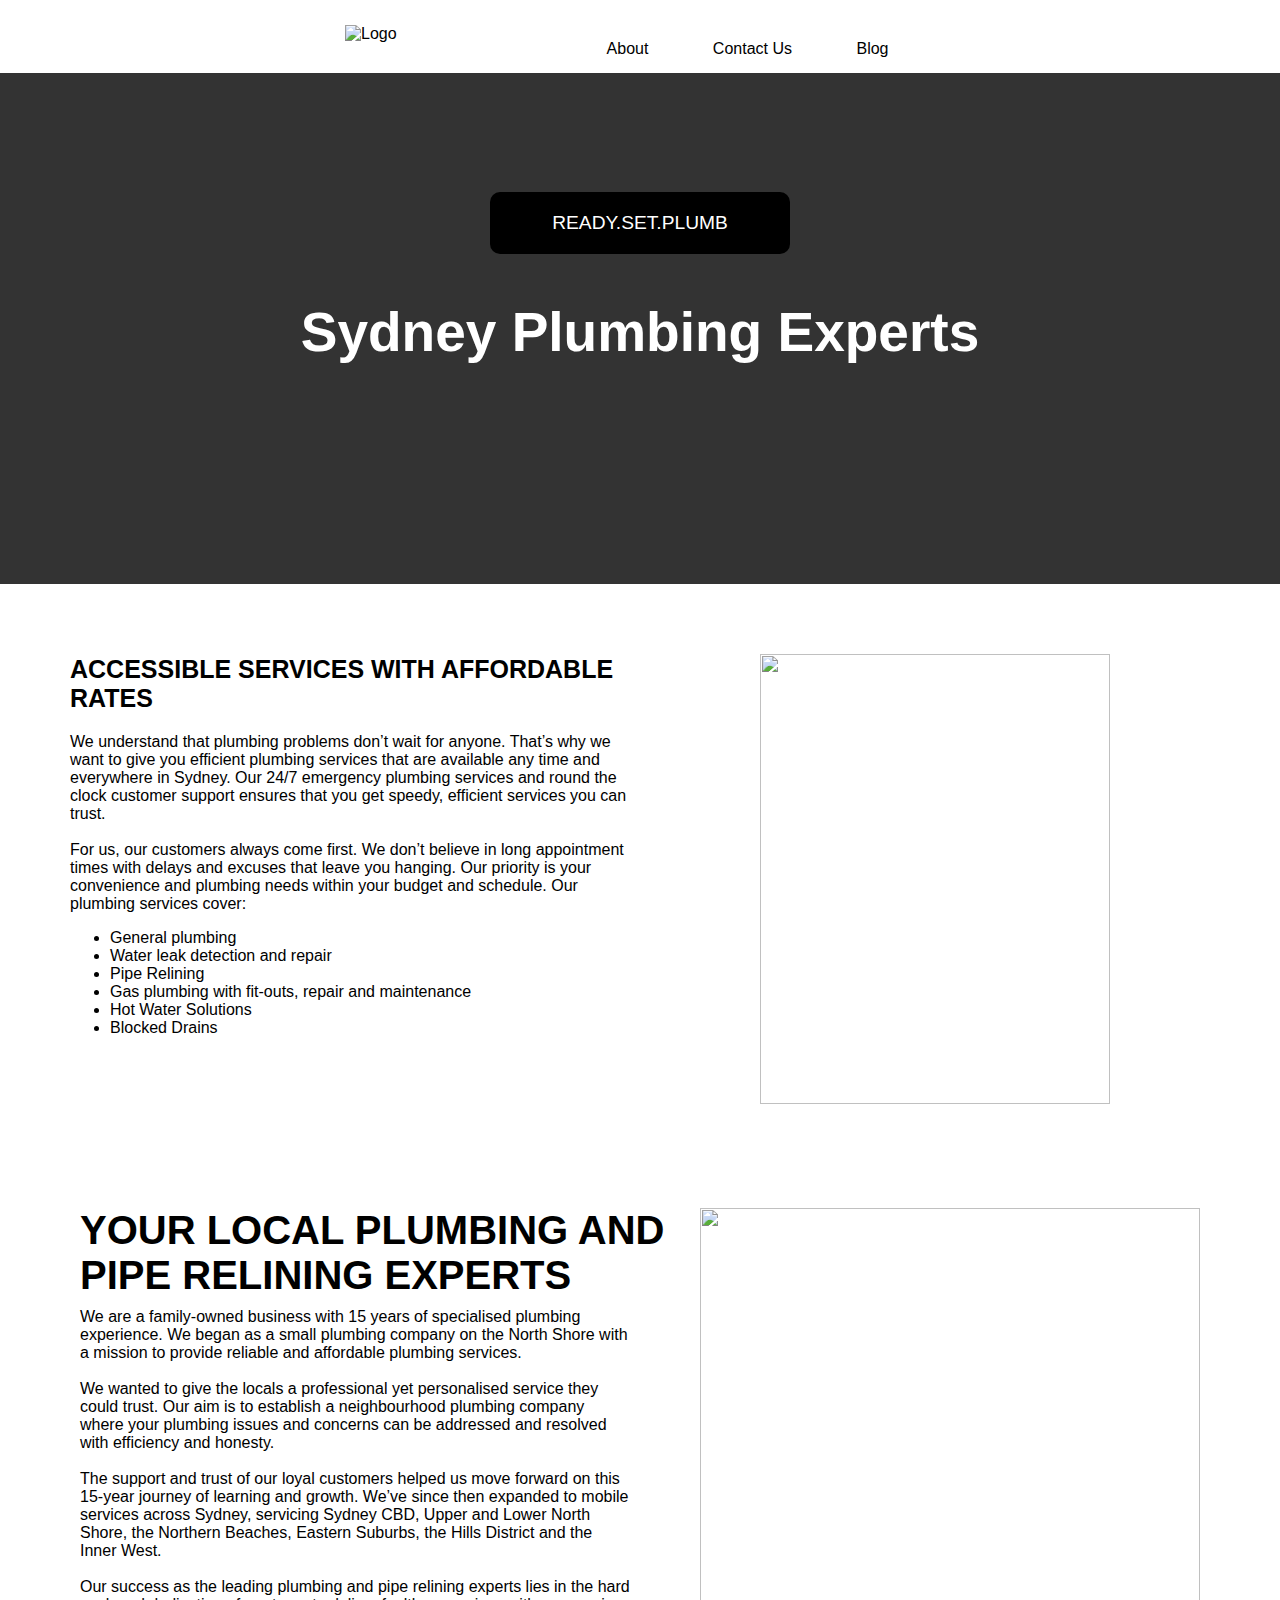
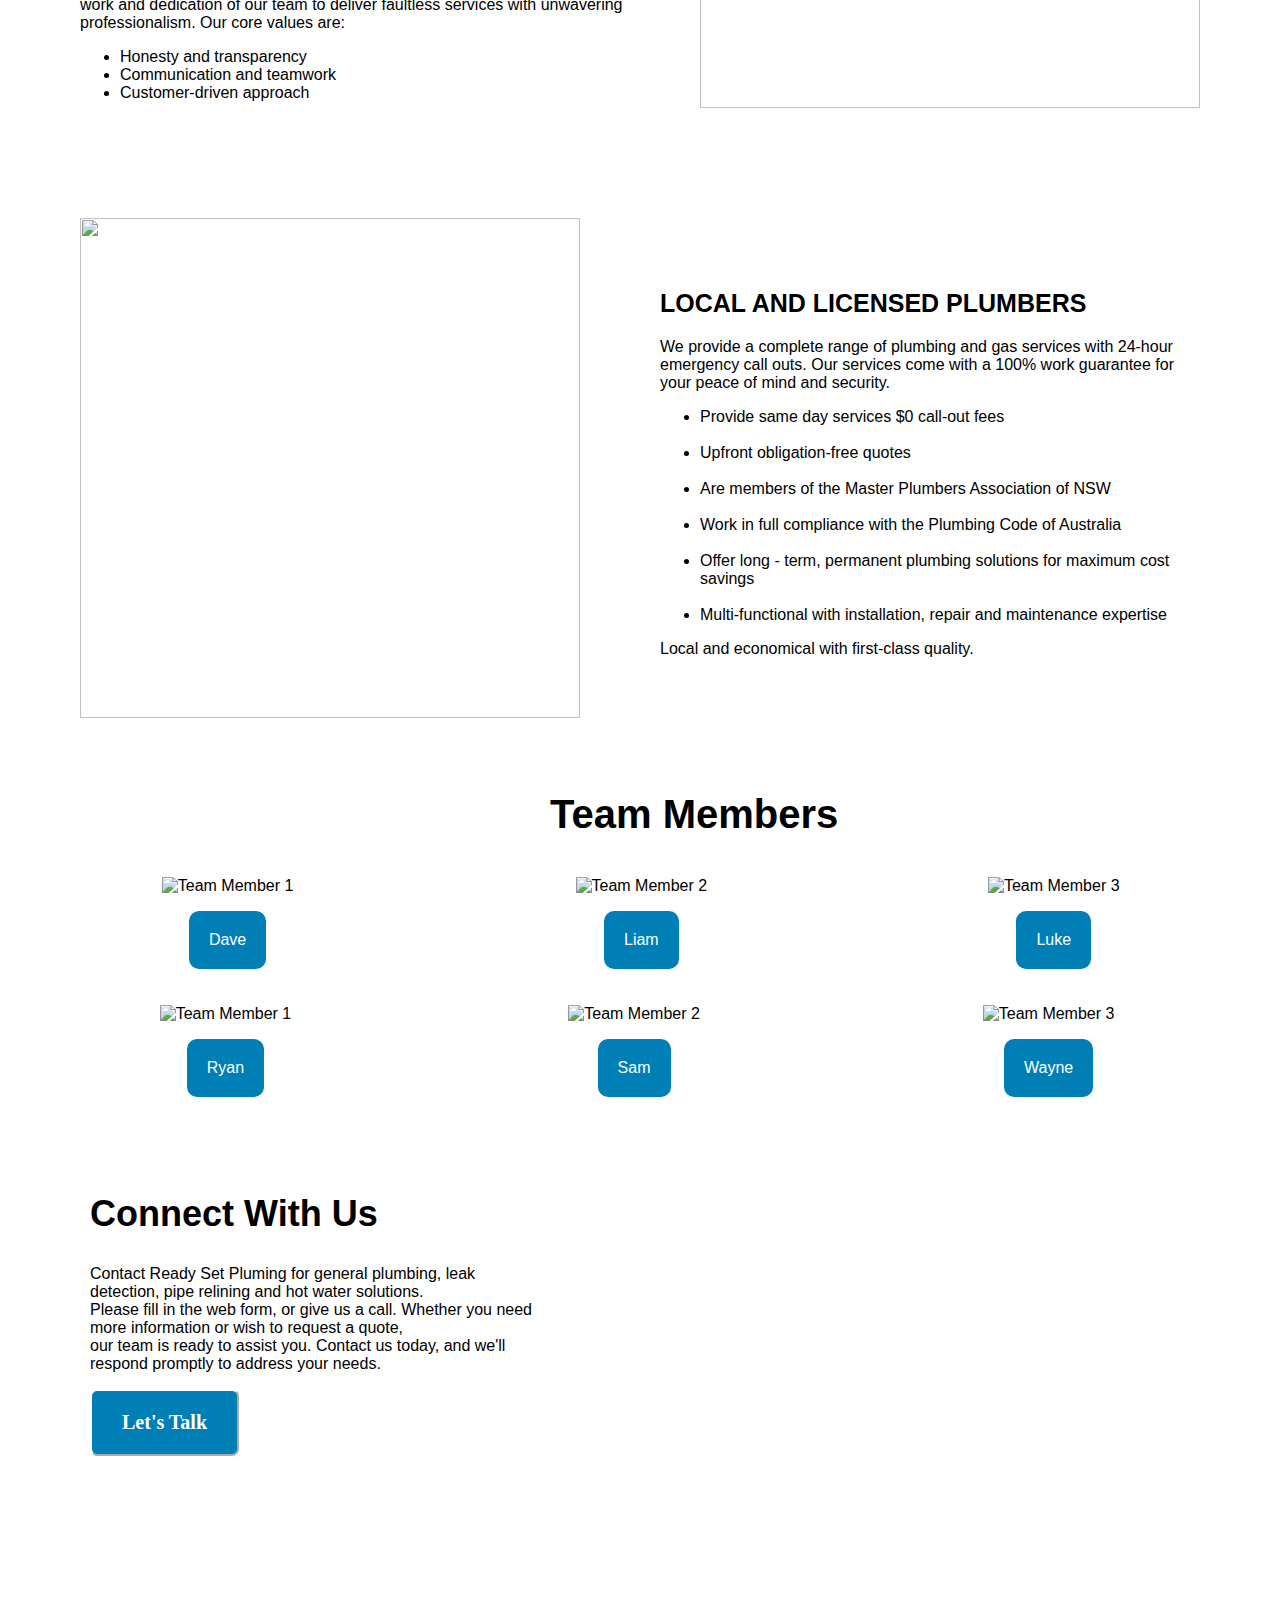
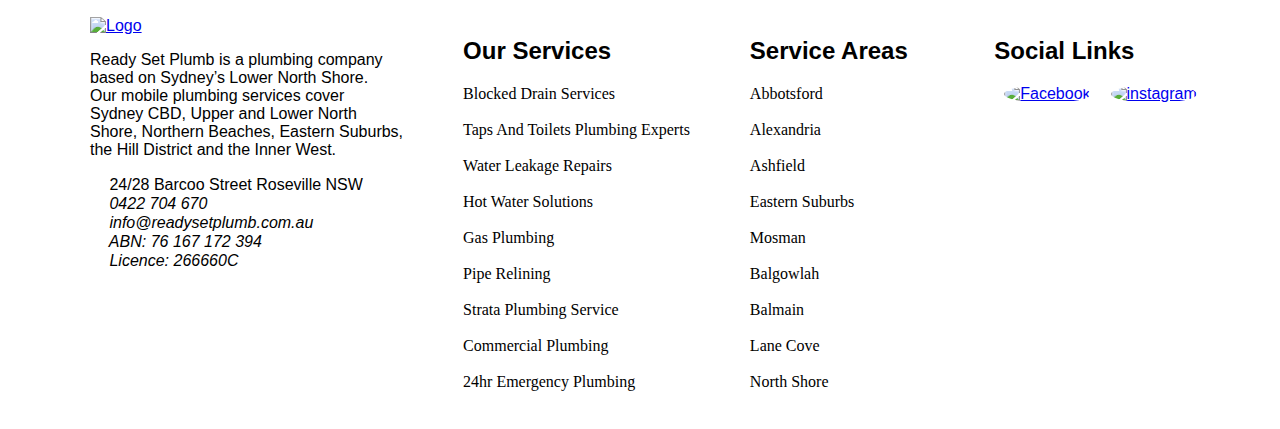
==== about.html @ e1ebbcae "Add files via upload" ====
<!DOCTYPE html>
<html lang="en">

<head>
    <meta charset="UTF-8">
    <meta name="viewport" content="width=device-width, initial-scale=1.0">
    <link rel="stylesheet" type="text/css" href="style.css">
    <link rel="icon" href="assets/Screenshot 2024-03-21 064814.png" type="image/x-icon">
    <title>About Us - Ready Set Plumb</title>
    <meta property="og:locale" content="en_US" />
    <meta property="og:type" content="article" />
    <meta property="og:title" content="Sydney Plumbing Experts" />
    <meta property="og:description"
        content="15 years of quality plumbing services with cost economical and long term plumbing solutions." />
    <meta property="og:url" content="https://www.readysetplumb.com.au/about-us/" />
    <meta property="og:site_name" content="Ready Set Plumb" />
    <meta property="article:publisher" content="https://www.facebook.com/Ready-Set-Plumb-Pty-Ltd-1415105598735089/" />
    <meta property="og:updated_time" content="2023-06-27T03:08:51+00:00" />
    <meta property="og:image" content="https://www.readysetplumb.com.au/wp-content/uploads/Team-member-01.jpg" />
    <meta property="og:image:secure_url"
        content="https://www.readysetplumb.com.au/wp-content/uploads/Team-member-01.jpg" />
    <meta property="og:image:width" content="675" />
    <meta property="og:image:height" content="900" />
    <meta property="og:image:alt" content="ReadysetPlumb Team member" />
    <meta property="og:image:type" content="image/jpeg" />
    <meta name="twitter:card" content="summary_large_image" />
    <meta name="twitter:title" content="Sydney Plumbing Experts" />
    <meta name="twitter:description"
        content="15 years of quality plumbing services with cost economical and long term plumbing solutions." />
    <meta name="twitter:image" content="https://www.readysetplumb.com.au/wp-content/uploads/Team-member-01.jpg" />
    <script type="application/ld+json"
        class="rank-math-schema">{"@context":"https://schema.org","@graph":[{"@type":"Place","@id":"https://www.readysetplumb.com.au/#place","geo":{"@type":"GeoCoordinates","latitude":"-33.8164086","longitude":"151.1760373"},"hasMap":"https://www.google.com/maps/search/?api=1&amp;query=-33.8164086,151.1760373"},{"@type":"Organization","@id":"https://www.readysetplumb.com.au/#organization","name":"Ready Set Plumb","url":"https://www.readysetplumb.com.au/","sameAs":["https://www.facebook.com/Ready-Set-Plumb-Pty-Ltd-1415105598735089/"],"email":"info@readysetplumb.com.au","logo":{"@type":"ImageObject","@id":"https://www.readysetplumb.com.au/#logo","url":"https://www.readysetplumb.com.au/wp-content/uploads/rsp-logo-cmyk.jpg","contentUrl":"https://www.readysetplumb.com.au/wp-content/uploads/rsp-logo-cmyk.jpg","caption":"Ready Set Plumb","inLanguage":"en-US","width":"1440","height":"652"},"contactPoint":[{"@type":"ContactPoint","telephone":"0422704670","contactType":"customer support"}],"location":{"@id":"https://www.readysetplumb.com.au/#place"}},{"@type":"WebSite","@id":"https://www.readysetplumb.com.au/#website","url":"https://www.readysetplumb.com.au","name":"Ready Set Plumb","publisher":{"@id":"https://www.readysetplumb.com.au/#organization"},"inLanguage":"en-US"},{"@type":"ImageObject","@id":"https://www.readysetplumb.com.au/wp-content/uploads/Team-member-01.jpg","url":"https://www.readysetplumb.com.au/wp-content/uploads/Team-member-01.jpg","width":"200","height":"200","inLanguage":"en-US"},{"@type":"AboutPage","@id":"https://www.readysetplumb.com.au/about-us/#webpage","url":"https://www.readysetplumb.com.au/about-us/","name":"Sydney Plumbing Experts","datePublished":"2021-12-30T08:17:09+00:00","dateModified":"2023-06-27T03:08:51+00:00","isPartOf":{"@id":"https://www.readysetplumb.com.au/#website"},"primaryImageOfPage":{"@id":"https://www.readysetplumb.com.au/wp-content/uploads/Team-member-01.jpg"},"inLanguage":"en-US"}]}</script>

</head>

<body>
    <div class="row">
        <header>
            <div class="r1">
                <div class="col-md-6">
                    <nav>
                        <a class="logo" href="home.html">
                            <img src="assets/Logo-Header-1.webp" alt="Logo" width="150" height="70">
                        </a>
                    </nav>
                </div>
            </div>
            <div class="r2">
                <div class="col-md-6">
                    <nav>
                        <a href="about.html">About</a>
                        <a href="contact.html">Contact Us</a>
                        <a href="blog.html">Blog</a>
                    </nav>
                </div>
            </div>
        </header>
    </div>

    <section class="hero-section2">
        <div class="hero-content">
            <p class="READYSETPLUMB">READY.SET.PLUMB</p>
            <h2>Sydney Plumbing Experts</h2>
    </section>

    <section class="mot">
        <div class="col-md-6">
            <div class="mot1">
                <h2 class="we">
                    ACCESSIBLE SERVICES WITH AFFORDABLE RATES
                </h2>
                <p>
                    We understand that plumbing problems don’t wait for anyone. That’s why we want to give you efficient
                    plumbing services that are available any time and everywhere in Sydney. Our 24/7 emergency plumbing
                    services and round the clock customer support ensures that you get speedy, efficient services you
                    can trust.
                    <br><br>
                    For us, our customers always come first. We don’t believe in long appointment times with delays and
                    excuses that leave you hanging. Our priority is your convenience and plumbing needs within your
                    budget and schedule. Our plumbing services cover:


                </p>
                <ul>
                    <li>General plumbing
                    </li>
                    <li>Water leak detection and repair
                    </li>
                    <li>Pipe Relining
                    </li>
                    <li>Gas plumbing with fit-outs, repair and maintenance
                    </li>
                    <li>Hot Water Solutions
                    </li>
                    <li>Blocked Drains
                    </li>
                </ul>
            </div>
        </div>
        <div class="col-md-6">
            <div class="mot2">
                <img class="construction" src="assets/Commercial-page-2--rotated.jpg" alt="" height="450px"
                    width="350px">
            </div>
        </div>
    </section>


    <section class="ourpipe1">
        <h2 class="Relining">
            YOUR LOCAL PLUMBING AND <br> PIPE RELINING EXPERTS</h2>

        <div class="ourpipe">
            <div class="col-md-6">
                <div class="services">
                    We are a family-owned business with 15 years of specialised plumbing experience. We began as a small
                    plumbing company on the North Shore with a mission to provide reliable and affordable plumbing
                    services.
                    <br><br>
                    We wanted to give the locals a professional yet personalised service they could trust. Our aim is to
                    establish a neighbourhood plumbing company where your plumbing issues and concerns can be addressed
                    and resolved with efficiency and honesty.
                    <br><br>
                    The support and trust of our loyal customers helped us move forward on this 15-year journey of
                    learning and growth. We’ve since then expanded to mobile services across Sydney, servicing Sydney
                    CBD, Upper and Lower North Shore, the Northern Beaches, Eastern Suburbs, the Hills District and the
                    Inner West.
                    <br><br>
                    Our success as the leading plumbing and pipe relining experts lies in the hard work and dedication
                    of our team to deliver faultless services with unwavering professionalism. Our core values are:
                    <ul>
                        <li>Honesty and transparency
                        </li>
                        <li>Communication and teamwork
                        </li>
                        <li>Customer-driven approach
                        </li>
                    </ul>

                </div>
            </div>
            <div class="col-md-6">

                <img class="about_image" src="assets/Ready-Set-Reline-Image-03-768x1024.jpg" height="500px"
                    width="500px" alt="">


            </div>
        </div>
    </section>

    <section class="ourpipe1">
        <div class="ourpipe">
            <div class="col-md-6">
                <div class="pipeimage">
                    <img class="about_image1" src="assets/Ready-Set-Reline-pipe-patching-768x1024.jpg" height="500px"
                        width="500px" alt="">
                </div>
            </div>
            <div class="col-md-6">
                <div class="services2">
                    <h2 class="we">LOCAL AND LICENSED PLUMBERS</h2>
                    <p>
                        We provide a complete range of plumbing and gas services with 24-hour emergency call outs. Our
                        services come with a 100% work guarantee for your peace of mind and security.
                    </p>
                    <ul>
                        <li>Provide same day services $0 call-out fees
                        </li><br>
                        <li>Upfront obligation-free quotes
                        </li><br>
                        <li>Are members of the Master Plumbers Association of NSW
                        </li><br>
                        <li>Work in full compliance with the Plumbing Code of Australia
                        </li><br>
                        <li>Offer long - term, permanent plumbing solutions for maximum cost savings
                        </li><br>
                        <li>Multi-functional with installation, repair and maintenance expertise
                        </li>
                    </ul>
                    Local and economical with first-class quality.


                </div>
            </div>

        </div>
    </section>



    <section>
        <h2 class="ourteam">Team Members</h2>
    </section>



    <div class="team-container">
        <div class="team-member">
            <img src="assets/Dave-scaled.jpg" alt="Team Member 1">
            <p class="member">Dave</p>
        </div>

        <div class="team-member">
            <img src="assets/Liam-2-1-1536x1146.jpg" alt="Team Member 2">
            <p class="member">Liam</p>
        </div>

        <div class="team-member">
            <img src="assets/Luke-Photo.jpg" alt="Team Member 3">
            <p class="member">Luke</p>
        </div>
    </div>
    <div class="team-container">
        <div class="team-member">
            <img src="assets/Ryan-Photo.jpg" alt="Team Member 1">
            <p class="member">Ryan</p>
        </div>

        <div class="team-member">
            <img src="assets/Sam-Photo.jpg" alt="Team Member 2">
            <p class="member">Sam</p>
        </div>

        <div class="team-member">
            <img src="assets/Wayne-Photo.jpg" alt="Team Member 3">
            <p class="member">Wayne</p>
        </div>
    </div>

    <section class="sec51">
        <div class="col-md-6">
            <div class="chooseready">
                <h2 class="font">
                    Connect With Us
                </h2>
                <p>Contact Ready Set Pluming for general plumbing, leak detection, pipe relining and hot water
                    solutions. <br> Please fill in the web form, or give us a call. Whether you need more information or
                    wish
                    to request a quote, <br> our team is ready to assist you.
                    Contact us today, and we'll respond promptly to address your needs.
                </p>
                <a href="contact.html">
                    <button class="bt1">Let's Talk</button></a>
            </div>
        </div>
        <div class="col-md-6"><iframe
                src="https://www.google.com/maps/embed?pb=!1m14!1m8!1m3!1d3316.9749172014745!2d151.26225671429415!3d-33.76131402432187!3m2!1i1024!2i768!4f13.1!3m3!1m2!1s0x6b12aa413f4772e9%3A0xdc923f99f88bd83c!2sReady%20Set%20Reline!5e0!3m2!1sen!2sau!4v1707084936879!5m2!1sen!2sau"
                width="600" height="400" style="border:0;" allowfullscreen="" loading="lazy"
                referrerpolicy="no-referrer-when-downgrade"></iframe></div>

    </section>

    <!-- <div class="container">
        <p class="ab1">With reliable after-sales service, flexible appointment times, and ongoing technical support.</p>
        <p class="ab2">How can we help you today?</p>
        <div class="buttons-container">
            <button class="button3">
                <span class="icon">📞</span>0422 704 670
            </button>
            <button class="button4">
                <span class="icon">📧</span>Get A Free Quote
            </button>
        </div>
    </div> -->




    <footer class="f1">
        <div class="fc1">
            <div class="col-md-4">
                <a href="home">
                    <img src="assets/Logo-Header-1.webp" alt="Logo" width="150" height="70"></a>
                <p>Ready Set Plumb is a plumbing company <br> based on Sydney’s Lower North Shore. <br> Our mobile
                    plumbing
                    services cover <br> Sydney CBD, Upper and Lower North <br> Shore, Northern Beaches, Eastern Suburbs,
                    <br> the Hill
                    District and the Inner West.
                </p>
                <i><img src="assets/maps-and-flags.png" width="15" height="15" alt=""></i> 24/28 Barcoo Street Roseville
                NSW<br><i> <img src="assets/call.png" width="15" height="15" alt=""> <a class="googlelink"
                        href="tel:0422704670">0422 704 670 </a></i>
                <br><i> <img src="assets/email.png" width="15" height="15" alt=""><a class="googlelink"
                        href="mailto:info@readysetplumb.com.au"> info@readysetplumb.com.au</a> </i>
                <br><i> <img src="assets/toolbox.png" width="15" height="15" alt=""> ABN: 76 167 172 394</i>
                <br><i> <img src="assets/antivirus.png" width="15" height="15" alt=""> Licence: 266660C</i>
                <!-- <br><i> <img src="assets/prevention.png" width="15" height="15" alt=""> <a class="googlelink"
                        href="https://www.google.com/search?hl=en-PK&gl=pk&q=Ready+Set+Reline,+Unit+1+A/84A+Old+Pittwater+Rd,+Brookvale+NSW+2100,+Australia&ludocid=15893835965476362300&lsig=AB86z5VcZPauZeqTrEhIzA1Peu0Q">Google
                        Business Profile: Ready Set Reline</a></i> -->
            </div>
        </div>
        <div class="fc2">
            <div class="col-md-4">
                <h2>Our Services</h2>
                <a class="link" href="https://www.readysetplumb.com.au/services/drain-cleaning-services-sydney/">
                    Blocked Drain Services</a><br><br>
                <a class="link" href="https://www.readysetplumb.com.au/services/taps-and-toilet-plumbing-sydney/">Taps
                    And
                    Toilets Plumbing Experts
                </a><br><br>
                <a class="link" href="https://www.readysetplumb.com.au/services/water-leak-detection-and-repairs/">Water
                    Leakage
                    Repairs
                </a><br><br>
                <a class="link"
                    href="https://www.readysetplumb.com.au/services/hot-water-repair-installation-sydney/">Hot Water
                    Solutions
                </a><br><br>
                <a class="link" href="https://www.readysetplumb.com.au/services/gas-plumbing-services-sydney/">Gas
                    Plumbing
                </a><br><br>
                <a class="link" href="https://www.readysetplumb.com.au/services/pipe-relining-services/">Pipe Relining
                </a><br><br>
                <a class="link" href="https://www.readysetplumb.com.au/services/strata-plumbing/">Strata
                    Plumbing Service
                </a><br><br>
                <a class="link" href="https://www.readysetplumb.com.au/services/commercial-plumbing/">Commercial
                    Plumbing
                </a><br><br>
                <a class="link" href="https://www.readysetplumb.com.au/services/24-hour-emergency-plumber-sydney/">24hr
                    Emergency Plumbing
                </a><br><br>
            </div>
        </div>
        <div class="fc2">
            <div class="col-md-2">
                <h2>Service Areas</h2>
                <a class="link"
                    href="https://www.readysetplumb.com.au/areas-served/plumber-abbotsford/">Abbotsford</a><br><br>
                <a class="link"
                    href="https://www.readysetplumb.com.au/areas-served/plumber-alexandria">Alexandria</a><br><br>
                <a class="link"
                    href="https://www.readysetplumb.com.au/areas-served/plumber-ashfield">Ashfield</a><br><br>
                <a class="link" href="https://www.readysetplumb.com.au/service-areas/eastern-suburbs/">Eastern
                    Suburbs </a><br><br>
                <a class="link" href="https://www.readysetplumb.com.au/service-areas/mosman/">Mosman</a><br><br>
                <a class="link"
                    href="https://www.readysetplumb.com.au/areas-served/plumber-balgowlah/">Balgowlah</a><br><br>
                <a class="link"
                    href="https://www.readysetplumb.com.au/service-areas/inner-west/plumber-balmain/">Balmain</a><br><br>
                <a class="link" href="https://www.readysetplumb.com.au/service-areas/north-shore/lane-cove/">Lane
                    Cove</a><br><br>
                <a class="link" href="https://www.readysetplumb.com.au/service-areas/north-shore/">North
                    Shore</a><br><br>
            </div>
        </div>
        <div class="fc3">
            <div class="col-md-2">
                <h2>Social Links</h2>
                <div class="social-icons">
                    <div class="social-icon">
                        <a href="https://www.facebook.com/Ready-Set-Plumb-Pty-Ltd-1415105598735089/" target="_blank">
                            <img src="assets/fb.jpg" alt="Facebook">
                        </a>
                    </div>
                    <div class="social-icon">
                        <a href="https://www.instagram.com/readysetplumbptyltd/" target="_blank">
                            <img src="assets/instagram.jpg" alt="instagram">
                        </a>
                    </div>
                </div>
            </div>
        </div>
    </footer>

</body>

</html>
---- style.css ----
body {
    margin: 0;
    font-family: 'Arial', sans-serif;
}

header {
    margin-top:10px;
    display: flex;
    background-color: #ffffff;
    padding: 15px;
    text-align: center;
    margin-left: 300px;
}

nav {
    justify-content: center;
}

nav a{
    margin-top: 120px;
}

nav a {
    margin-top: 50px;
    color: #000;
    text-decoration: none;
    padding: 10px 20px;
    margin: 0 10px;
    border-radius: 5px;
    cursor: pointer;
}

nav a:hover {
    background-color: #000;
    color: white;
}

.hero-section {
    position: relative; /* Add this to make the pseudo-element positioned relative to the container */
    background-image: url('assets/bg_image.png'); /* Replace with the path to your background image */
    background-size: contain; /* Set the width to 50% and maintain the aspect ratio */
    background-position: center;
    color: white;
    text-align: center;
    padding: 200px 0px;
    height: 18.5vh;
}



.hero-section2 {
    position: relative;
    background-image: url('assets/rsp2-scaled.jpg'); /* Replace with the path to your background image */
    background-size: cover;
    background-position: center;
    color: white;
    text-align: center;
    padding: 200px 0;
}
.hero-section3{
    position: relative;
    background-image: url('assets/Ready-Set-Plumb.jpg'); /* Replace with the path to your background image */
    /* background-size: cover; */
    /* background-size: 1300px 400px; */
    background-position: center;
    background-size: cover;
    /* background-repeat: no-repeat; */
    color: white;
    text-align: center;
    padding: 200px 0;
}
.hero-section4{
    position: relative;
    background-image: url('assets/Pipe-Relining.jpg'); /* Replace with the path to your background image */
    /* background-size: cover; */
    /* background-size: 1300px 400px; */
    background-position: center;
    background-size: cover;
    /* background-repeat: no-repeat; */
    color: white;
    text-align: center;
    /* padding: 140px 0; */
    padding-top: 200px;
    padding-bottom: 100px;
}
.hero-section5{
    position: relative;
    background-color: #0072B0;
    /* background-size: cover; */
    /* background-size: 1300px 400px; */
    background-position: center;
    background-size: cover;
    /* background-repeat: no-repeat; */
    color: white;
    text-align: center;
    /* padding: 140px 0; */
    padding-top: 200px;
    padding-bottom: 100px;
}

.hero-section2::before {
    content: '';
    position: absolute;
    top: 0;
    left: 0;
    width: 100%;
    height: 100%;
    background-color: rgba(0, 0, 0, 0.8); /* Black color with 80% opacity */
    z-index: -1; /* Ensure the overlay is behind the content */
}

.hero-content {
    max-width: 1100px;
    position: relative; /* Ensure text is positioned relative to the container */
    z-index: 1; /* Ensure text is above the overlay */
    margin: 0 auto;
    margin-top: -100px;
}
.hero-content-blog {
    max-width: 1100px;
    position: relative; /* Ensure text is positioned relative to the container */
    z-index: 1; /* Ensure text is above the overlay */
    margin: 0 auto;
    margin-top: -100px;
}

.hero-content h2 {
    font-size: 55px;
    margin-bottom: 20px;
    font-weight: 700;
    font-family:"lato",sans-serif;
}

.btn {
    display: inline-block;
    padding: 20px 80px;
    background-color: #0072B0; /* Blue */
    color: #fff; /* White text */
    text-decoration: none;
    border-radius: 8px;
    margin-right: 10px;
    line-height: 24px;
    font-size: 16px;
    font-weight: 600;
    font-family: "Work Sans", sans-serif;
}

.btn-secondary {
    background-color: #33333300; 
    border: 2px solid white;
    transition: background-color 0.3s, color 0.3s;
    position: relative; /* Add this to ensure relative positioning for the button */
}

.btn-secondary:hover {
    animation: floatUpDown 1s ease infinite; /* Apply the animation on hover */
}

.btn:hover {
    animation: floatUpDown 1s ease infinite; /* Apply the animation on hover */
}

@keyframes floatUpDown {
    0% {
        transform: translateY(0); /* Start from original position */
    }
    50% {
        transform: translateY(-8px); /* Move up more */
    }
    100% {
        transform: translateY(0); /* Return to original position */
    }
}

.cta-buttons {
    display: flex;
    justify-content: center;
}

.hero-content p {
    font-size: 1.2em;
    margin-bottom: 40px;
}
.hero-content .overlay {
    font-size: 2.8em;
    margin-bottom: 40px;
    background-color: black;
    margin-left: 350px;
    margin-right: 350px;
    padding: 25px;
    border-radius: 10px;
}
.hero-content-blog .overlay {
    font-size: 2.8em;
    margin-bottom: 40px;
    background-color: black;
    margin-left: 450px;
    margin-right: 450px;
    padding: 25px;
    border-radius: 10px;
}
.hero-content-blog .overlay1 {
    font-size: 3em;
    margin-bottom: 40px;
    /* background-color: black;
    margin-left: 150px;
    margin-right: 150px;
    padding: 25px;
    border-radius: 10px; */
}

.blogs-container {
    display: flex;
    flex-wrap: wrap;
    /* background-color: #293132; */
    /* color: #fff; */
    /* padding: 20px; */
    text-align: center;
    /* display: flex; */
    /* flex-direction: column; */
    /* justify-content: center; */
    align-items: center;
    height: 40vh;
    margin-left: 150px;
    /* margin-right: 40px; */
    margin-bottom: 800px;
    /* margin-top: 80px; */
    /* border-radius: 15px; */
    padding: 80px 50px 80px 50px;
  }

  .blogs-container .image-blogs{
    height: 300px;
    width: 450px;
  }

  .text-style{
    text-align: left;
    padding: 20px;
  }
  
  .box {
    width: 41.23%;
    border: 1px solid #000;
    box-sizing: border-box;
    margin: 20px;
  }
  
  .box img {
    width: 100%;
    height: auto;
  }
  
  .box p {
    padding: 10px;
    text-align: center;
  }

.hero-content .READYSETPLUMB {
    font-size: 1.2em;
    margin-bottom: 40px;
    background-color: black;
    margin-left: 400px;
    margin-right: 400px;
    padding: 20px;
    border-radius: 10px;
}
.hero-content-blog .READYSETPLUMB {
    font-size: 1.2em;
    margin-bottom: 40px;
    background-color: black;
    margin-left: 400px;
    margin-right: 400px;
    padding: 20px;
    border-radius: 10px;
}

.r2{
    margin-top: 15px;
    margin-left: 150px;
}

.sec2{
    margin-top: 100px;
    display: flex;
    margin-left: 80px;
}

.mot{
    margin-top: 50px;
    display: flex;
    margin-left: 70px;
    margin-right: 70px;
}

.mot2{
    margin-right: 100px;
}

.mot1{
    margin-right: 30px;
    padding-right: 100px;
}

.pipe1, .pipe2{
    border: 10px solid white;
    margin-top: 0px;
}

.add-text{
    margin-left: -20px;
}

.pipe3 .btn-secondary{
    color: #0072B0;
    border-color: #0072B0;
}

.pipe2{
    margin-top: 250px;
    margin-left: -250px;
    border-radius: 20px;
}
img{
    border-radius: 20px;
}

.about_image{
    margin-top: -100px;
}

.bt1{
    background-color: #007EB6;
    color: white;
    border-radius: 7px;
    border-color: white;
    padding: 20px 30px;
    font-family: Barlow;
    font-weight: 700;
    font-size: 20px;
    cursor: pointer;
}

.p1, .list1{
    margin-left: 20px;
}

.p1{
    margin-left: -68px;
}

.head1{
    margin-left: -70px;
}
.pipe3{
    margin-right: 50px;
    margin-top: 10px;
}

.sec5{
    display: flex;
    margin-top: -100px;
    margin-bottom: 100px;
    margin-left: 90px;
    margin-right: 90px;
}
.sec6{
    display: flex;
    margin-top: 100px;
    margin-bottom: 100px;
    margin-left: 90px;
    margin-right: 90px;
}

.sec51{
    display: flex;
    margin-top: 50px;
    margin-bottom: 50px;
    margin-left: 90px;
    margin-right: 90px;
}

.f1{
    display: flex;
    margin-left: 90px;
    margin-right: 0px;
    margin-bottom: 20px;
}

.fc1, .fc2{
    margin-right: 60px;
}

.fc2 h2{
    margin-right: -80px;
}

.fc3{
    margin-left: 80px;
}

.link{
    text-decoration: none;
    font-weight: 500;
    color: #000;
    font-family: roboto;
}

.link:hover{
    color: #007EB6;
}

.review-container-wrapper {
    font-family: Arial, sans-serif;
    background-color: white;
    margin: 0px;
    padding: 0;
    display: flex;
    justify-content: center;
    align-items: center;
    /* height: 100vh; */
}

.review-container {
    display: flex;
    flex-wrap: wrap;
    justify-content: space-around;
    width: 80%;
    margin: 0px;
}

.review-box {
    background-color: #fff;
    border-radius: 10px;
    box-shadow: 0 0 10px rgba(0, 0, 0, 0.1);
    padding: 20px;
    margin: 20px;
    text-align: center;
    width: 45%; /* Adjust as needed to leave space between boxes */
    box-sizing: border-box;
}

.client-pic {
    width: 80px;
    height: 80px;
    border-radius: 50%;
    margin-bottom: 10px;
}

.client-name {
    font-size: 18px;
    font-weight: bold;
    margin-bottom: 5px;
}

.client-designation {
    color: #888;
    margin-bottom: 10px;
}

.rating {
    color: #ffcc00;
    margin-bottom: 10px;
}

.review-text {
    font-size: 14px;
    line-height: 1.5;
}

.review1{
    margin-top: 80px;
    margin-left: 80px;
}

.review2{
    margin-left: 80px;
    margin-bottom: -50px;
}

.white{
    background-color: white;
}

.review-link{
    text-decoration: none;
    color: black;
}

.logo:hover{
    background-color: white;
}

.team-container {
    display: flex;
    justify-content: space-around;
    margin: 20px;
    margin-top: 10px;
}

.team-member {
    text-align: center;
}

.team-member img {
    width: 300px; 
    height: 280px; 
}

.member{
    background-color: #007EB6;
    padding: 20px;
    margin-left: 50px;
    margin-right: 50px;
    border-radius: 10px;
    cursor: pointer;
    color: white;
}

.container {
    background-color: #293132;
    color: #fff;
    padding: 20px;
    text-align: center;
    display: flex;
    flex-direction: column;
    justify-content: center;
    align-items: center;
    height: 40vh;
    margin-left: 40px;
    margin-right: 40px;
    margin-bottom: 150px;
    margin-top: 80px;
    border-radius: 15px;
    padding: 80px 50px 80px 50px;
}

.ab1{
    font-size: 32px;
    margin-right: 20px;
    margin-left: 20px;
    font-weight: 700;
}

.ab2{
    margin-top: -10px;
    color: #A1A592;
    font-weight: 600;
}

.buttons-container {
    display: flex;
    justify-content: space-between;
    margin-top: 20px;
}

.button1, .button2{
    background-color: #333;
    color: #fff;
    padding: 10px 20px;
    border: none;
    cursor: pointer;
    transition: transform 0.3s ease;
    display: flex;
    align-items: center;
}

.button3, .button4{
    background-color: #333;
    color: #fff;
    /* padding: 10px 20px; */
    border: none;
    padding-right: 15px;
    cursor: pointer;
    transition: transform 0.3s ease;
    display: flex;
    align-items: center;
}

.button3:hover {
    transform: translateY(-5px);
}

.button4:hover {
    transform: translateY(-5px);
}


.button1:hover {
    transform: translateY(-5px);
}

.button2:hover {
    transform: translateY(-5px);
}

.icon {
    margin-right: 10px;
    color: white;
}

.button1{
    background-color: #007EB6;
    border: 0px;
    padding: 20px 35px;
    border-radius: 10px;
    font-size: 15px;
}

.button2{
    background-color: #FFD027;
    border: 0px;
    padding: 20px 35px;
    border-radius: 10px;
    margin-left: 15px;
    font-size: 15px;
}
.button3{
    background-color: #007EB6;
    border: 0px;
    /* padding: 10px 20px; */
    border-radius: 10px;
    font-size: 15px;
}

.button4{
    background-color: #FFD027;
    border: 0px;
    /* padding: 10px 20px; */
    border-radius: 10px;
    margin-left: 15px;
    font-size: 15px;
}

.ready{
    text-decoration: underline;
    font-weight: 500;
    text-align: left;
    font-size: 22px;
    margin-left: -200px;
}

.ready1{
    font-weight: 700;
    text-align: left;
    font-size: 50px;
    margin-left: -200px;
}

.ready3{
    font-weight: 700;
    text-align: left;
    font-size: 20px;
    margin-left: -200px;
}

.ready4{
    margin-left: -200px;
    text-align: left;
    font-size: 46px;
}

.we{
    font-size: 25px;
    text-transform: capitalize;
}

.construction{
    margin-top: 20px;
}

.contact-row {
    display: flex;
    align-items: end;
    /* justify-content: space-between; */
    max-width: 600px; /* Adjust the maximum width as needed */
    margin: 0 auto; /* Center the content */
    margin-left: 10px;
}

.icon {
    width: 50px;
    height: 50px;
    margin-right: 20px;
    margin-top: 30px;
}

.phone-container {
    display: flex;
    flex-direction: column;
}

.phone-container1 {
    display: flex;
    flex-direction: column;
    margin-top: 20px;
}

.phone {
    font-size: 18px; /* Adjust the phone font size as needed */
    font-weight: bold;
    color: #333; /* Adjust the phone color as needed */
}

.number {
    font-size: 16px; /* Adjust the number font size as needed */
    color: #555; /* Adjust the number color as needed */
}

.icon1{
    width: 50px;
    height: 50px;
    border-radius: 50%;
    margin-right: 30px;
    margin-top: 10px;
    margin-left: -10px;
}

.icon2{
    width: 50px;
    height: 50px;
    border-radius: 50%;
    margin-right: 20px;
    margin-top: 20px;
    margin-left: 3px;
}

.icon4{
    width: 50px;
    height: 50px;
    border-radius: 50%;
    margin-right: 20px;
    margin-top: 10px;
    margin-left: 4px;
}

.form{
    display: flex;
    margin: 80px;
}

.form-container {
    max-width: 400px;
    margin: 0 auto;
}

.form-input {
    width: 100%;
    margin-bottom: 15px;
    padding: 10px;
    border-radius: 5px;
    border: 1px solid black;
    box-sizing: border-box;
    display: block; /* Make each input a block element */
}

.recaptcha-container {
    margin-bottom: 15px;
}

.submit-button {
    background-color: #007EB6;
    color: white;
    padding:15px 50px;
    border-radius: 4px;
    border: none;
    cursor: pointer;
}

.get{
    font-size: 42px;
    line-height: 50px;
    text-transform: capitalize;
    margin-bottom: -5px;
}

.con1{
    padding-right: 100px;
}

.con2{
    margin-right: 100px;
}

.geta{
    font-size: 34px;
    margin-top: 40px;
}

.social-icons {
    display: flex;
    justify-content: left;
    align-items: center;
}

.social-icon {
    margin: 0 10px; /* Adjust the margin as needed */
    transition: transform 0.3s ease;
}

.social-icon:hover {
    transform: scale(0.9);
}

.social-icon img {
    width: 40px;
    height: auto;
    border-radius: 50%; /* Optional: Add border-radius for a circular shape */
}

.whychoose{
    display: flex;
    margin: 90px 90px 0px 90px;
}

.required{
    padding-right: 80px;
}

.why{
    padding-right: 30px;
    padding-top: 30px;
}

.points{
    margin: 0px 20px 0px 90px;
}

.font{
    font-size: 36px;
    font-weight: 700;
}



.chooseready{
    padding-right: 50px;
}

.ourpipe{
    display: flex;
    margin-right: 80px;
}

.ourpipe1{
    margin-left: 80px;    
    margin-top: 100px;
}

.Relining{
    font-size: 40px;
    margin-bottom: 10px;
}

.Relining2{
    font-size: 40px;
    margin-left: 575px;
}


.services{
    padding-right: 70px;
}

.services2{
    padding-right: 0px;
    padding-top: 50px;
}

.bullets{
    font-size: 16px;
    padding-bottom: 10px;
}

.bullet{
    font-size: 20px;
}

.pipeimage{
    padding-right: 80px;
}

.ourteam{
    margin-left: 550px;
    font-size: 40px;
    margin-top: 70px;
    margin-bottom: 40px;
}

.details{
    margin-left: 20px;
    margin-top: 40px;
    font-size: 24px;
}

.blog{
    border-radius: 0px;
}

img {
    border-radius: 0px;
}

.assetimage{
    margin: 50px 170px 100px 170px;
}

.faq-container {
    max-width: 600px;
    /* margin: 20px auto; */
}

.faq {
    margin-bottom: 10px;
    border: 1px solid #ddd;
    border-radius: 5px;
    overflow: hidden;
}

.faq-question {
    background-color: #f2f2f2;
    padding: 10px;
    cursor: pointer;
}

.faq-answer {
    padding: 10px;
    display: none;
}

.choosewhy{
    font-size: 24px;
}

.googlelink{
    text-decoration: none;
    color: #000;
}

.pipe3 .READYSETPLUMB{
    color: #0072B0;
    font-size: 18px;
    font-weight: 700;
    margin-left: -70px;
    line-height: 0px;
}

.why .READYSETPLUMB{
    color: #0072B0;
    font-size: 18px;
    font-weight: 700;
    line-height: 0px;
}

.pipe3 .head1{
    font-family:"Lato (woff2)", sans-serif;
    font-size: 45px;
    font-weight: 600;
    line-height: 0px;
}

.p1, .add-text, .list{
    color: #5B5F66;
}

.why .font{
    font-family:"Lato (woff2)", sans-serif;
    font-size: 45px;
    font-weight: 600;
    line-height: 48px;
}

.special-list{
    font-family: "mulish", sans-serif;
    font-size: 18px;
    font-weight: 400;
    color: #656565;
}
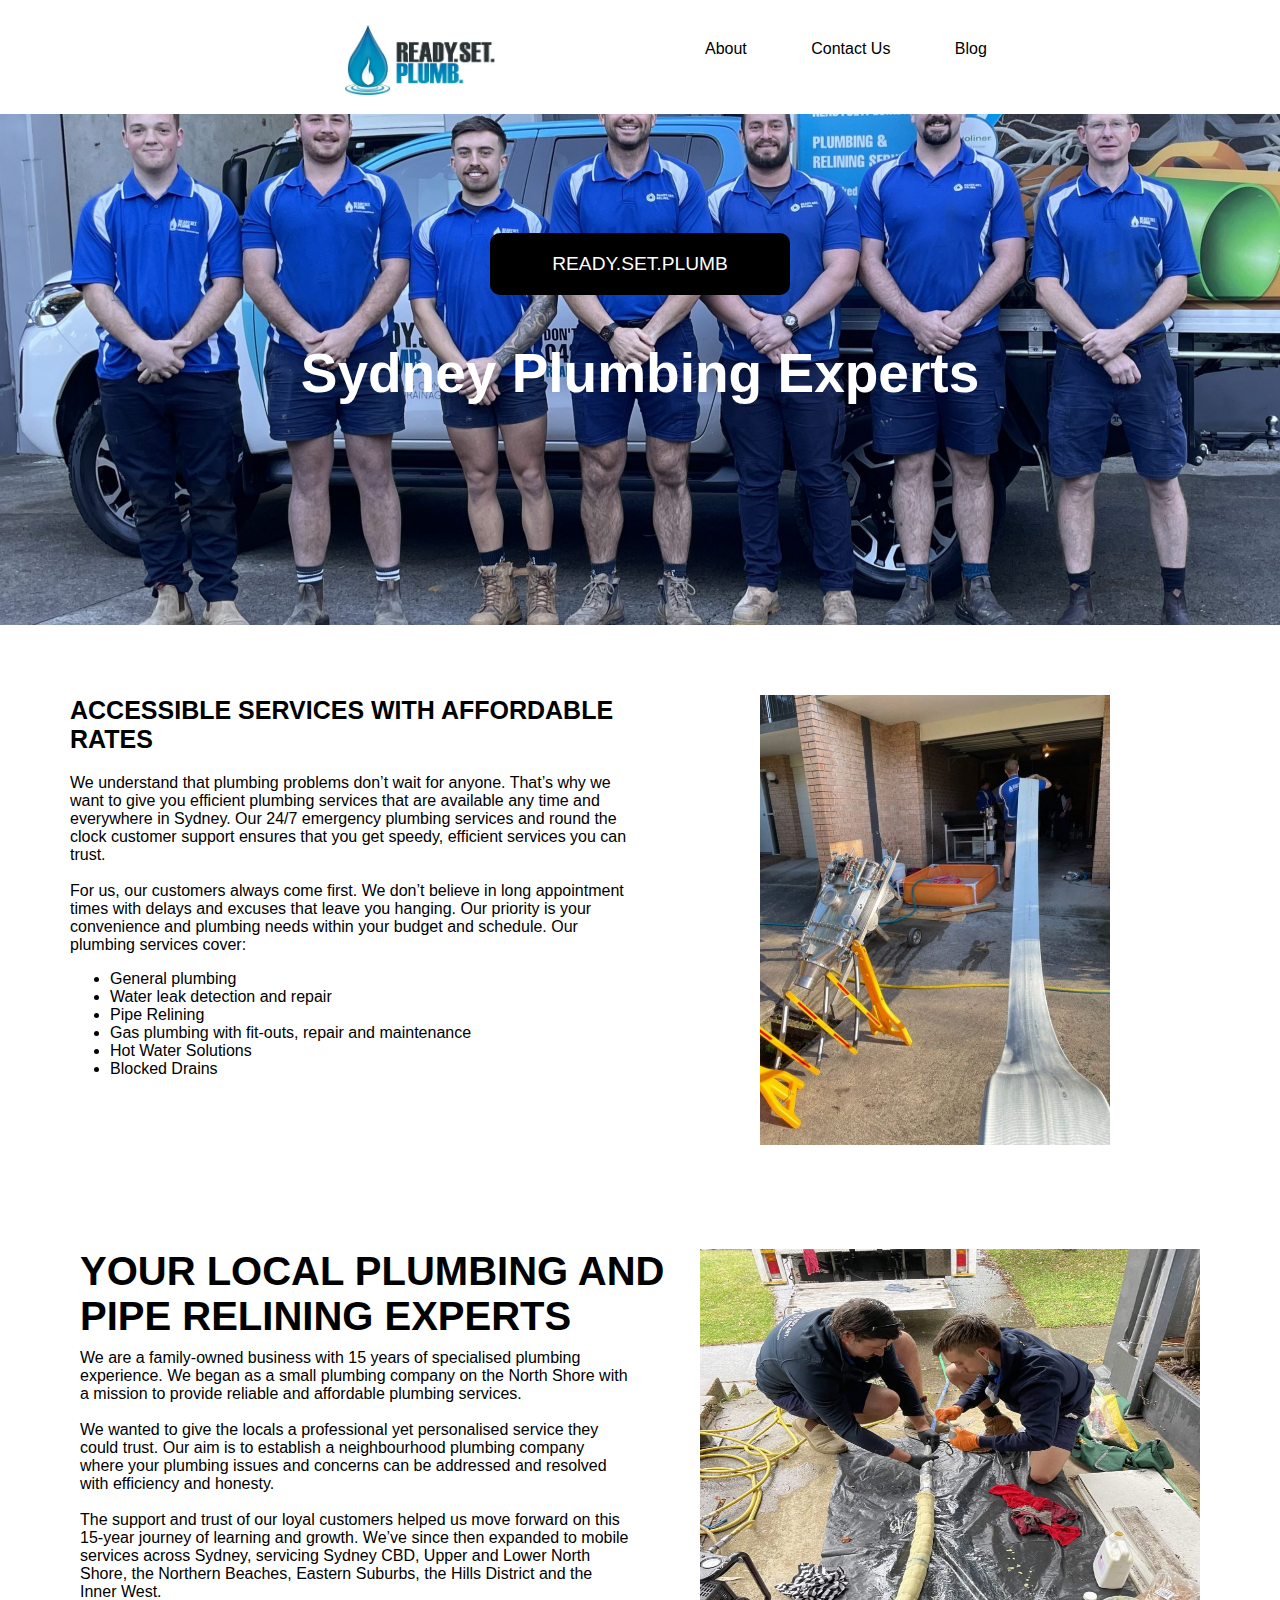
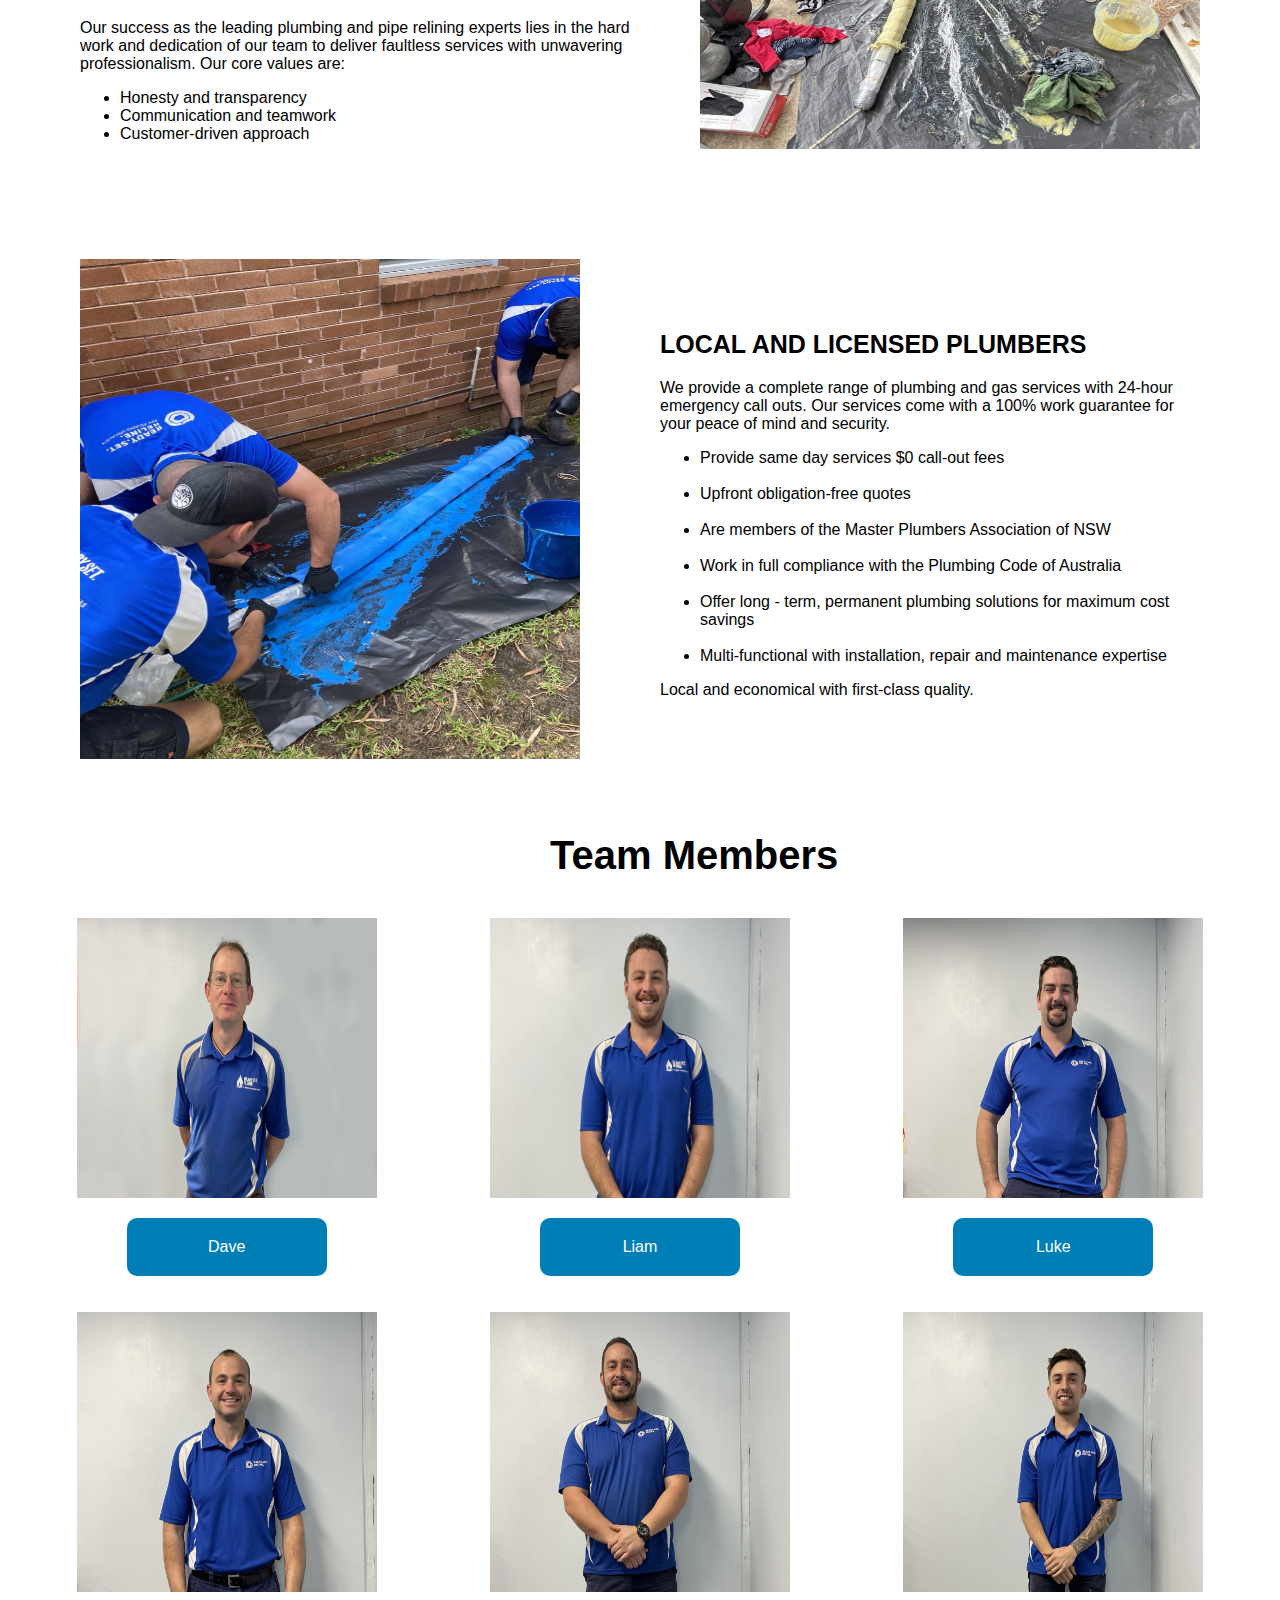
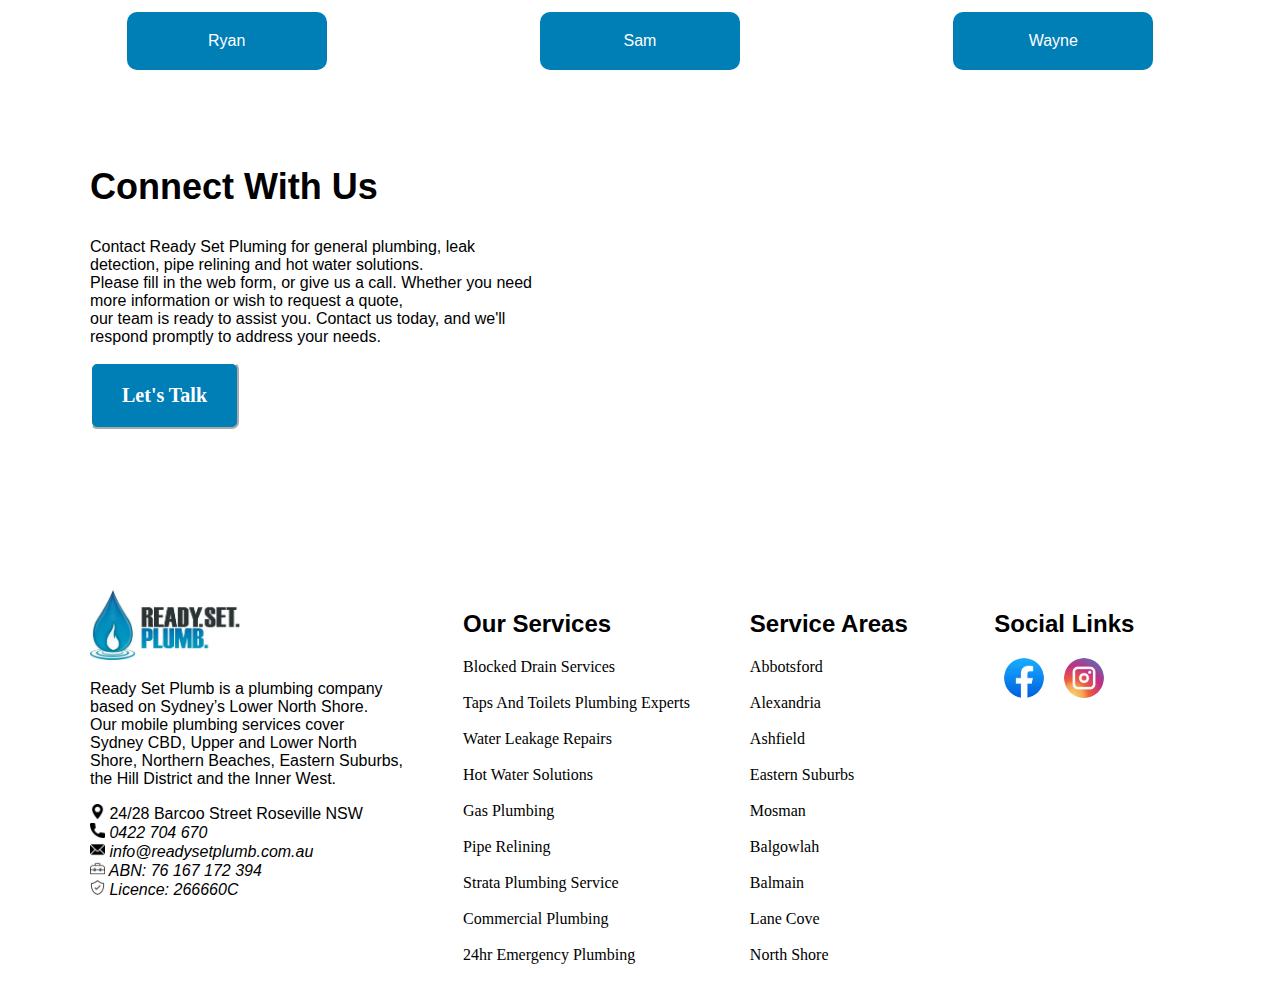
==== commit ed0e3d94: "Update about.html" ====
--- a/about.html
+++ b/about.html
@@ -39,7 +39,7 @@
             <div class="r1">
                 <div class="col-md-6">
                     <nav>
-                        <a class="logo" href="home.html">
+                        <a class="logo" href="index.html">
                             <img src="assets/Logo-Header-1.webp" alt="Logo" width="150" height="70">
                         </a>
                     </nav>
@@ -366,4 +366,4 @@
 
 </body>
 
-</html>+</html>
